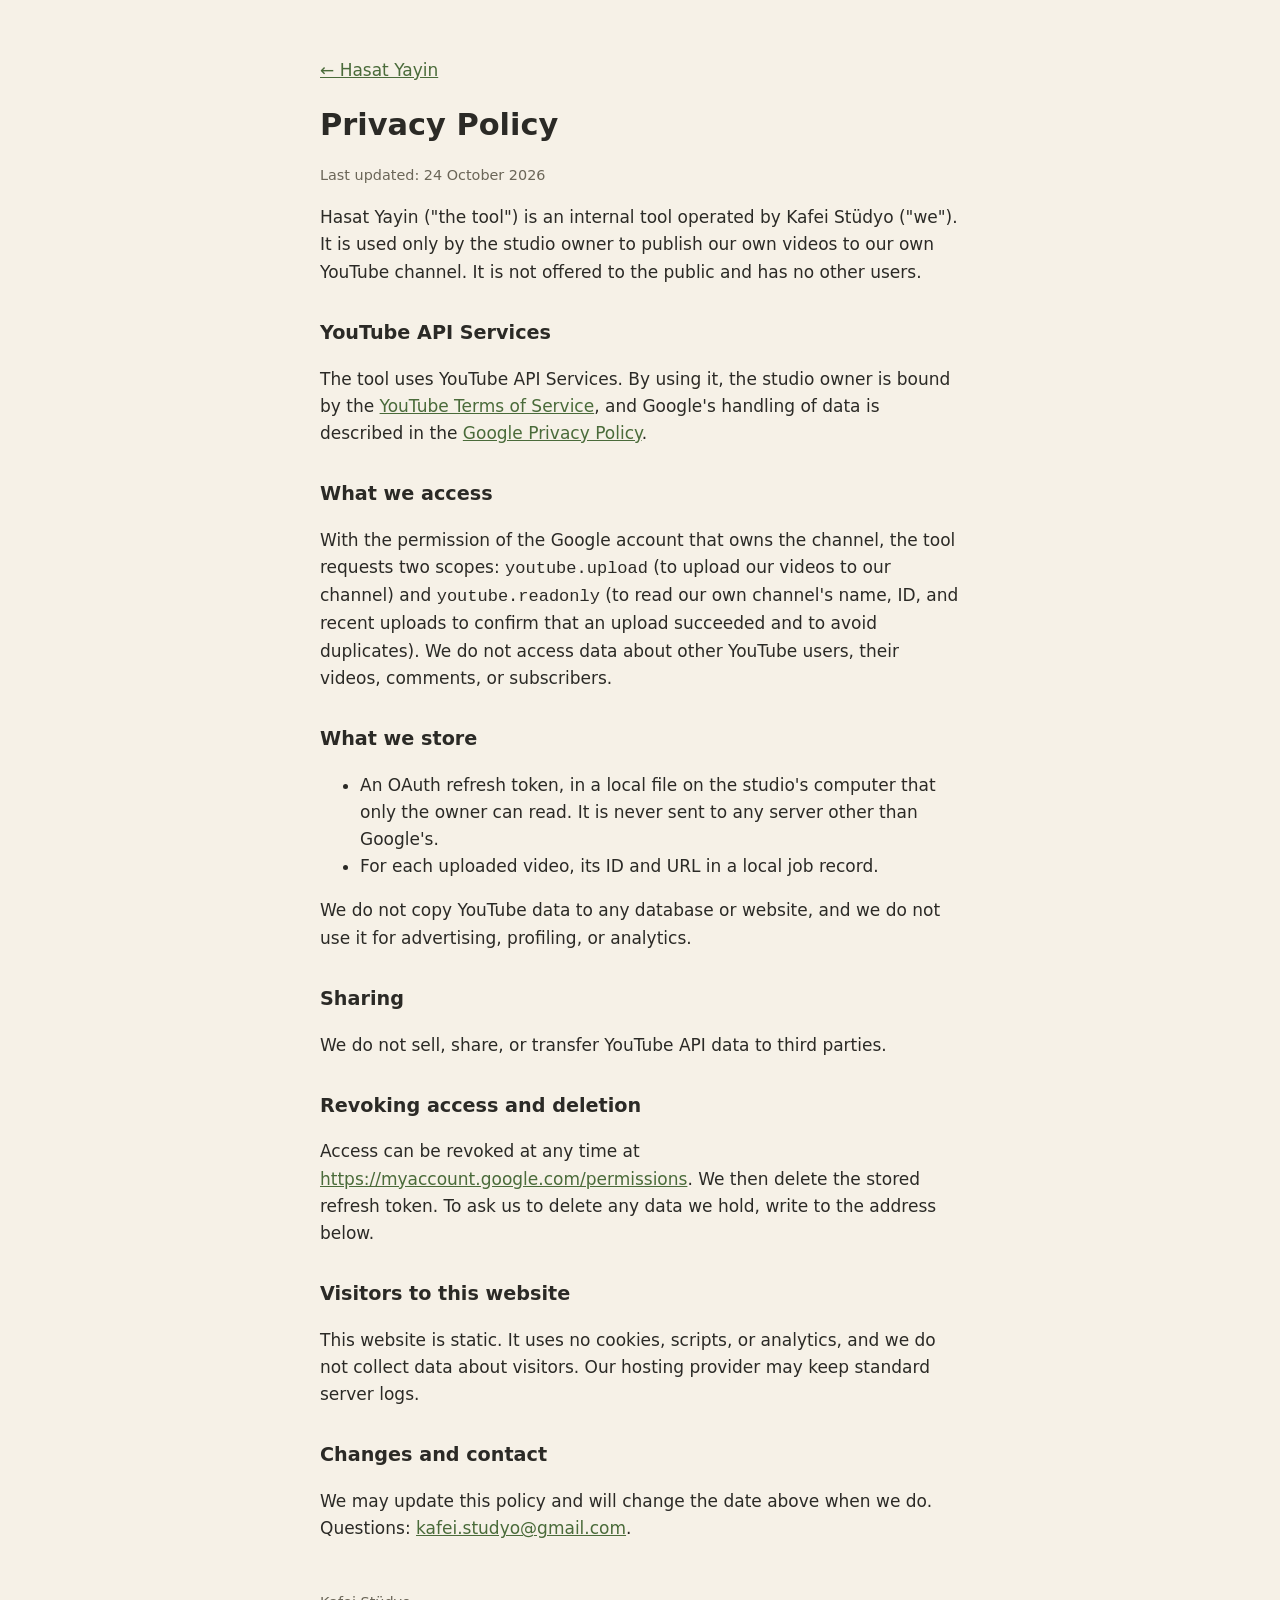
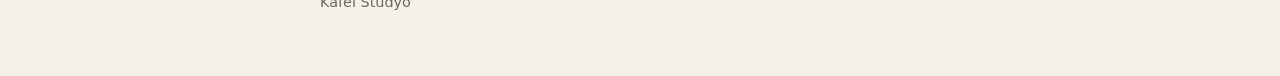
==== privacy.html @ 8f70c5a1 "Hasat Yayin site" ====
<!doctype html>
<html lang="en">
<head>
<meta charset="utf-8">
<meta name="viewport" content="width=device-width, initial-scale=1">
<title>Hasat Yayin - Privacy Policy</title>
<meta name="description" content="Privacy policy of Hasat Yayin, an internal publishing tool of Kafei Studio.">
<link rel="stylesheet" href="style.css">
</head>
<body>
<main>
<p><a href="index.html">&larr; Hasat Yayin</a></p>
<h1>Privacy Policy</h1>
<p class="muted">Last updated: 24 October 2026</p>

<p>Hasat Yayin ("the tool") is an internal tool operated by Kafei Stüdyo ("we"). It is used only by the studio owner to publish our own videos to our own YouTube channel. It is not offered to the public and has no other users.</p>

<h2>YouTube API Services</h2>
<p>The tool uses YouTube API Services. By using it, the studio owner is bound by the <a href="https://www.youtube.com/t/terms">YouTube Terms of Service</a>, and Google's handling of data is described in the <a href="http://www.google.com/policies/privacy">Google Privacy Policy</a>.</p>

<h2>What we access</h2>
<p>With the permission of the Google account that owns the channel, the tool requests two scopes: <code>youtube.upload</code> (to upload our videos to our channel) and <code>youtube.readonly</code> (to read our own channel's name, ID, and recent uploads to confirm that an upload succeeded and to avoid duplicates). We do not access data about other YouTube users, their videos, comments, or subscribers.</p>

<h2>What we store</h2>
<ul>
<li>An OAuth refresh token, in a local file on the studio's computer that only the owner can read. It is never sent to any server other than Google's.</li>
<li>For each uploaded video, its ID and URL in a local job record.</li>
</ul>
<p>We do not copy YouTube data to any database or website, and we do not use it for advertising, profiling, or analytics.</p>

<h2>Sharing</h2>
<p>We do not sell, share, or transfer YouTube API data to third parties.</p>

<h2>Revoking access and deletion</h2>
<p>Access can be revoked at any time at <a href="https://myaccount.google.com/permissions">https://myaccount.google.com/permissions</a>. We then delete the stored refresh token. To ask us to delete any data we hold, write to the address below.</p>

<h2>Visitors to this website</h2>
<p>This website is static. It uses no cookies, scripts, or analytics, and we do not collect data about visitors. Our hosting provider may keep standard server logs.</p>

<h2>Changes and contact</h2>
<p>We may update this policy and will change the date above when we do. Questions: <a href="mailto:kafei.studyo@gmail.com">kafei.studyo@gmail.com</a>.</p>

<footer class="muted">Kafei Stüdyo</footer>
</main>
</body>
</html>
---- style.css ----
:root{--bg:#f6f1e7;--fg:#2b2a26;--muted:#6b6658;--accent:#4a6b3a;--card:#fffdf8}
@media (prefers-color-scheme:dark){:root{--bg:#1f1e1a;--fg:#ece7da;--muted:#a8a293;--accent:#9cc27f;--card:#2a2924}}
*{box-sizing:border-box}
body{margin:0;background:var(--bg);color:var(--fg);font:17px/1.6 system-ui,-apple-system,"Segoe UI",sans-serif}
main{max-width:42rem;margin:0 auto;padding:2.5rem 1rem 4rem}
h1{font-size:1.9rem;margin:0 0 .5rem}h2{font-size:1.2rem;margin-top:2rem}
a{color:var(--accent)}
.card{background:var(--card);border-radius:12px;padding:1rem 1.25rem;margin:1.5rem 0}
.muted{color:var(--muted);font-size:.9rem}
footer{margin-top:3rem}
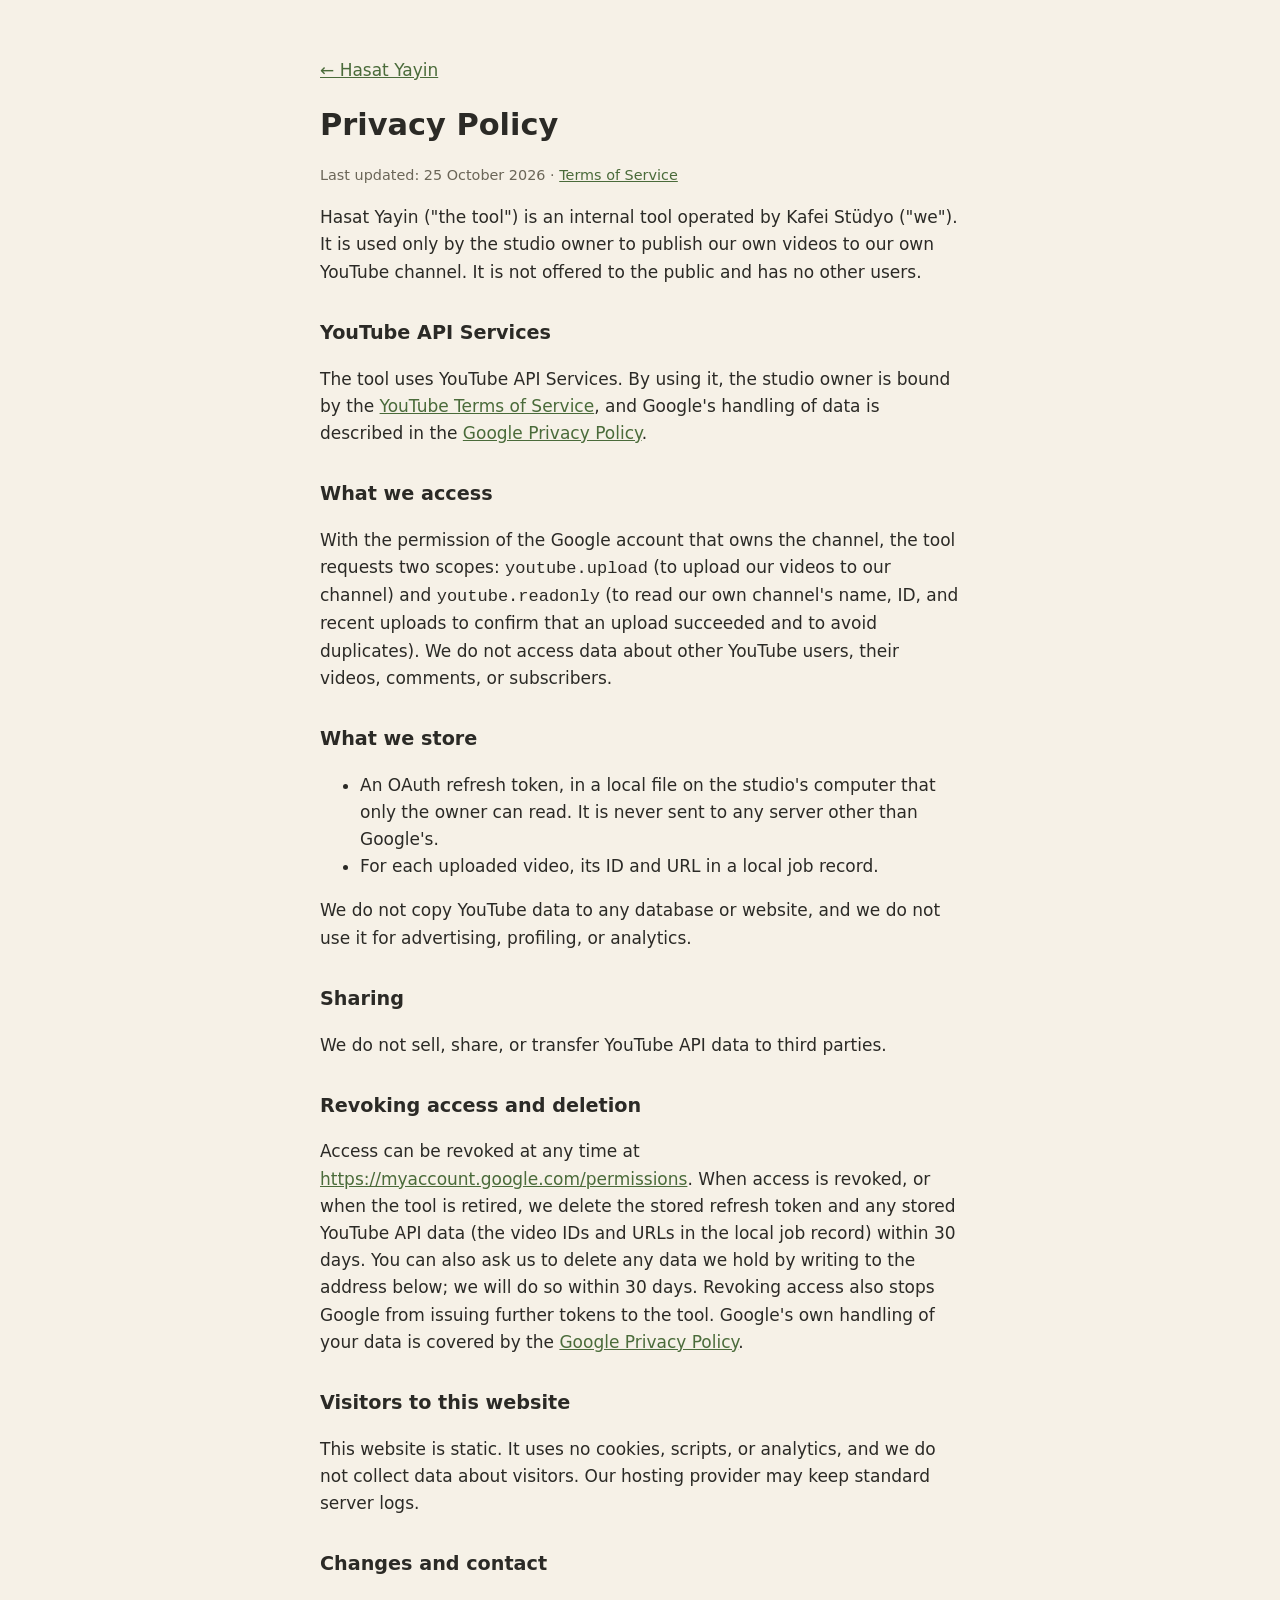
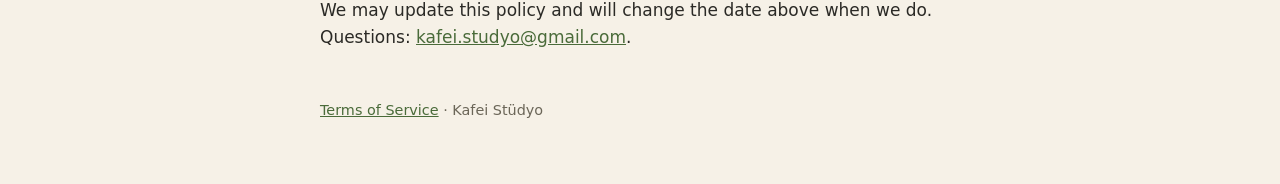
==== commit 39ac1d8a: "Add Terms of Service, legal links and 30-day deletion policy Co-Authored-By: Claude Opus 5.5 <norepl" ====
--- a/privacy.html
+++ b/privacy.html
@@ -11,7 +11,7 @@
 <main>
 <p><a href="index.html">&larr; Hasat Yayin</a></p>
 <h1>Privacy Policy</h1>
-<p class="muted">Last updated: 24 October 2026</p>
+<p class="muted">Last updated: 25 October 2026 &middot; <a href="terms.html">Terms of Service</a></p>
 
 <p>Hasat Yayin ("the tool") is an internal tool operated by Kafei Stüdyo ("we"). It is used only by the studio owner to publish our own videos to our own YouTube channel. It is not offered to the public and has no other users.</p>
 
@@ -32,7 +32,7 @@
 <p>We do not sell, share, or transfer YouTube API data to third parties.</p>
 
 <h2>Revoking access and deletion</h2>
-<p>Access can be revoked at any time at <a href="https://myaccount.google.com/permissions">https://myaccount.google.com/permissions</a>. We then delete the stored refresh token. To ask us to delete any data we hold, write to the address below.</p>
+<p>Access can be revoked at any time at <a href="https://myaccount.google.com/permissions">https://myaccount.google.com/permissions</a>. When access is revoked, or when the tool is retired, we delete the stored refresh token and any stored YouTube API data (the video IDs and URLs in the local job record) within 30 days. You can also ask us to delete any data we hold by writing to the address below; we will do so within 30 days. Revoking access also stops Google from issuing further tokens to the tool. Google's own handling of your data is covered by the <a href="http://www.google.com/policies/privacy">Google Privacy Policy</a>.</p>
 
 <h2>Visitors to this website</h2>
 <p>This website is static. It uses no cookies, scripts, or analytics, and we do not collect data about visitors. Our hosting provider may keep standard server logs.</p>
@@ -40,7 +40,7 @@
 <h2>Changes and contact</h2>
 <p>We may update this policy and will change the date above when we do. Questions: <a href="mailto:kafei.studyo@gmail.com">kafei.studyo@gmail.com</a>.</p>
 
-<footer class="muted">Kafei Stüdyo</footer>
+<footer class="muted"><a href="terms.html">Terms of Service</a> &middot; Kafei Stüdyo</footer>
 </main>
 </body>
 </html>
